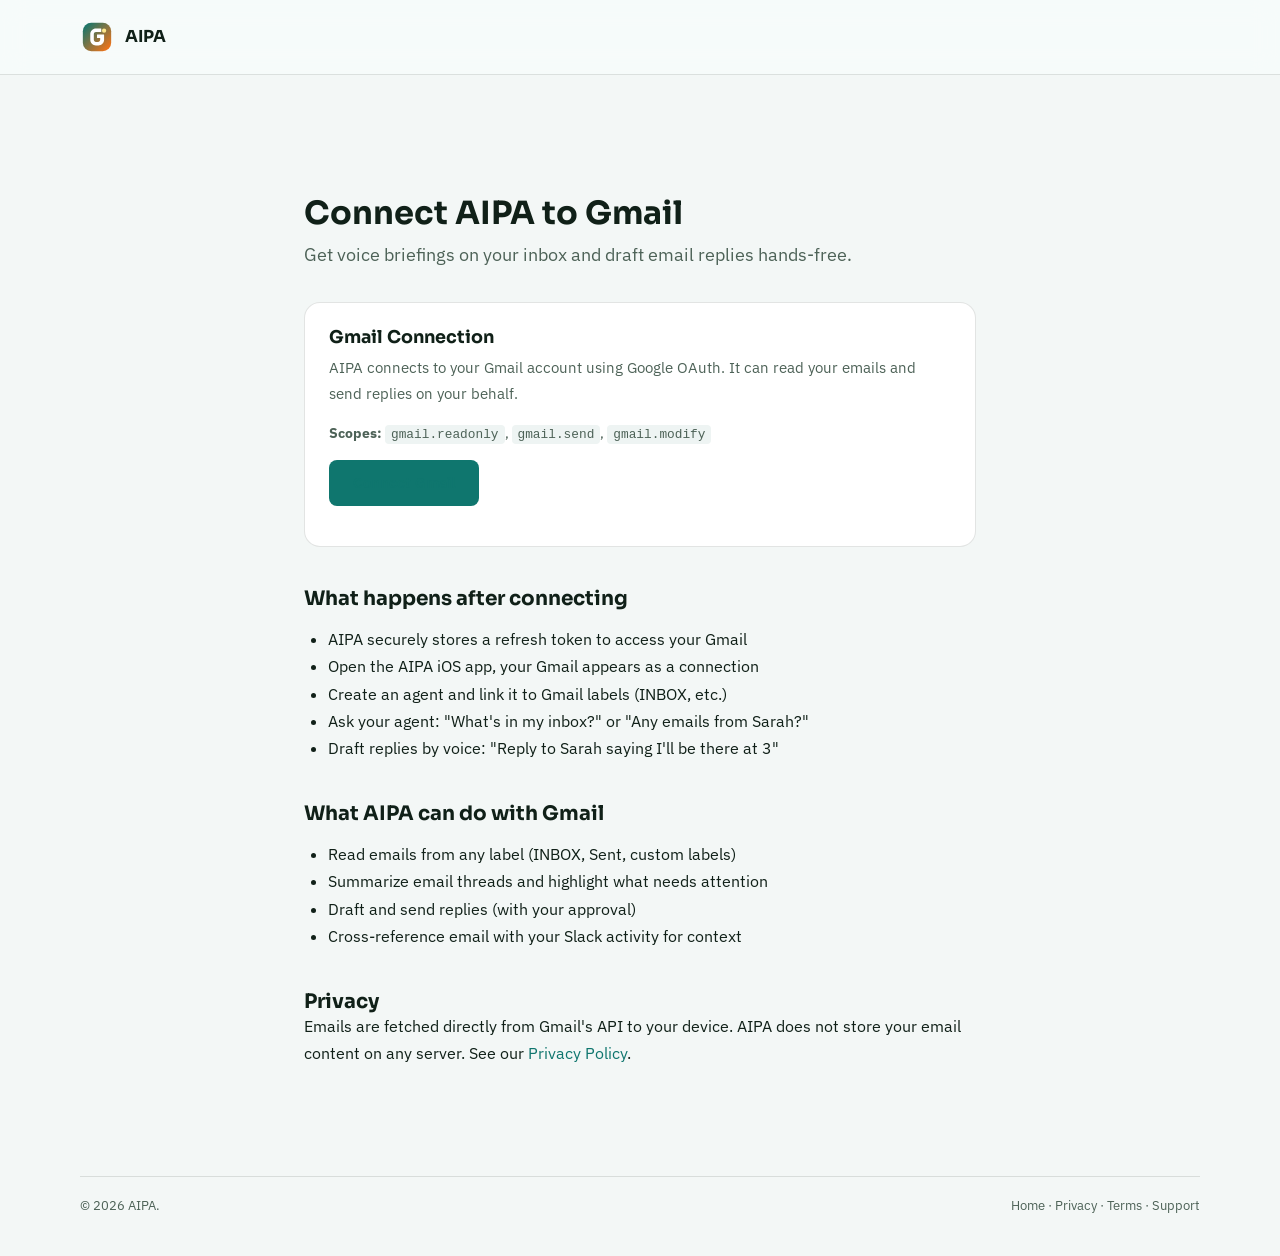
==== install/gmail.html @ bb9ef9b8 "Add privacy, terms, support pages + per-platform install pages For Slack app review: - privacy.html " ====
<!doctype html>
<html lang="en">
  <head>
    <meta charset="UTF-8" />
    <meta name="viewport" content="width=device-width, initial-scale=1.0" />
    <title>Connect AIPA to Gmail | AIPA</title>
    <meta name="description" content="Connect AIPA to your Gmail inbox. Get voice briefings on your email and draft replies hands-free." />
    <link rel="icon" href="../assets/logo.svg" type="image/svg+xml" />
    <link rel="stylesheet" href="../styles.css" />
    <link rel="preconnect" href="https://fonts.googleapis.com" />
    <link rel="preconnect" href="https://fonts.gstatic.com" crossorigin />
    <link href="https://fonts.googleapis.com/css2?family=Sora:wght@400;500;600;700;800&family=IBM+Plex+Sans:wght@400;500;600&display=swap" rel="stylesheet" />
    <style>
      .install-page { max-width: 720px; margin: 0 auto; padding: 120px 24px 80px; }
      .install-page h1 { font-family: "Sora", sans-serif; font-size: 2rem; margin-bottom: 0.5rem; }
      .install-page .subtitle { color: var(--muted); font-size: 1.1rem; margin-bottom: 2rem; }
      .install-page h2 { font-family: "Sora", sans-serif; font-size: 1.25rem; margin-top: 2.5rem; }
      .install-page p, .install-page li { line-height: 1.7; }
      .install-page ul { padding-left: 1.5rem; }
      .install-page a { color: var(--teal); }
      .install-page code { background: var(--surface-alt); padding: 2px 6px; border-radius: 4px; font-size: 0.9em; }
      .app-card { background: var(--surface); border: 1px solid var(--line); border-radius: var(--radius-lg); padding: 1.5rem; margin: 1.5rem 0; }
      .app-card h3 { font-family: "Sora", sans-serif; margin: 0 0 0.5rem; font-size: 1.1rem; }
      .app-card p { margin: 0.5rem 0 1rem; color: var(--muted); font-size: 0.95rem; }
      .scope-list { font-size: 0.85rem; color: var(--muted); margin: 0.5rem 0; }
      .scope-list code { font-size: 0.8rem; }
      .install-btn { display: inline-block; background: var(--teal); color: white; padding: 10px 24px; border-radius: 8px; text-decoration: none; font-weight: 600; font-size: 0.95rem; }
      .install-btn:hover { background: var(--teal-strong); }
    </style>
  </head>
  <body>
    <header class="nav">
      <div class="nav-inner">
        <a class="brand" href="/" aria-label="AIPA Home">
          <img src="../assets/logo.svg" alt="AIPA logo" />
          <span>AIPA</span>
        </a>
      </div>
    </header>

    <div class="install-page">
      <h1>Connect AIPA to Gmail</h1>
      <p class="subtitle">Get voice briefings on your inbox and draft email replies hands-free.</p>

      <div class="app-card">
        <h3>Gmail Connection</h3>
        <p>AIPA connects to your Gmail account using Google OAuth. It can read your emails and send replies on your behalf.</p>
        <div class="scope-list">
          <strong>Scopes:</strong> <code>gmail.readonly</code>, <code>gmail.send</code>, <code>gmail.modify</code>
        </div>
        <p style="margin-top: 1rem;">
          <a class="install-btn" href="https://app.aipa.site/gmail/install">Connect Gmail</a>
        </p>
      </div>

      <h2>What happens after connecting</h2>
      <ul>
        <li>AIPA securely stores a refresh token to access your Gmail</li>
        <li>Open the AIPA iOS app, your Gmail appears as a connection</li>
        <li>Create an agent and link it to Gmail labels (INBOX, etc.)</li>
        <li>Ask your agent: "What's in my inbox?" or "Any emails from Sarah?"</li>
        <li>Draft replies by voice: "Reply to Sarah saying I'll be there at 3"</li>
      </ul>

      <h2>What AIPA can do with Gmail</h2>
      <ul>
        <li>Read emails from any label (INBOX, Sent, custom labels)</li>
        <li>Summarize email threads and highlight what needs attention</li>
        <li>Draft and send replies (with your approval)</li>
        <li>Cross-reference email with your Slack activity for context</li>
      </ul>

      <h2>Privacy</h2>
      <p>Emails are fetched directly from Gmail's API to your device. AIPA does not store your email content on any server. See our <a href="/privacy.html">Privacy Policy</a>.</p>
    </div>

    <footer class="footer">
      <div class="container footer-inner">
        <p>&copy; <span id="year"></span> AIPA.</p>
        <div>
          <a href="/">Home</a> &middot;
          <a href="/privacy.html">Privacy</a> &middot;
          <a href="/terms.html">Terms</a> &middot;
          <a href="/support.html">Support</a>
        </div>
      </div>
    </footer>
    <script>document.getElementById("year").textContent = new Date().getFullYear();</script>
  </body>
</html>
---- styles.css ----
* {
  box-sizing: border-box;
}

:root {
  --bg: #f3f7f6;
  --surface: #ffffff;
  --surface-alt: #eef4f3;
  --ink: #102018;
  --muted: #4d6257;
  --line: rgba(16, 32, 24, 0.12);
  --teal: #0f766e;
  --teal-strong: #0d9488;
  --orange: #f97316;
  --orange-soft: rgba(249, 115, 22, 0.16);
  --shadow: 0 18px 44px rgba(16, 32, 24, 0.12);
  --radius-xl: 22px;
  --radius-lg: 16px;
}

html,
body {
  margin: 0;
  padding: 0;
}

body {
  font-family: "IBM Plex Sans", system-ui, -apple-system, sans-serif;
  background: var(--bg);
  color: var(--ink);
  line-height: 1.55;
}

.site-bg {
  position: fixed;
  inset: 0;
  z-index: -2;
  background:
    radial-gradient(900px 500px at 5% -10%, rgba(15, 118, 110, 0.2), transparent),
    radial-gradient(700px 420px at 95% 0%, rgba(249, 115, 22, 0.2), transparent),
    linear-gradient(180deg, #f7fbfa 0%, #edf4f2 100%);
}

.container {
  width: min(1120px, calc(100% - 2.5rem));
  margin: 0 auto;
}

.section {
  padding: 5.2rem 0;
}

.eyebrow {
  display: inline-block;
  margin: 0 0 0.9rem;
  padding: 0.35rem 0.8rem;
  border-radius: 999px;
  font-size: 0.75rem;
  letter-spacing: 0.08em;
  text-transform: uppercase;
  color: #0f766e;
  background: rgba(15, 118, 110, 0.12);
  border: 1px solid rgba(15, 118, 110, 0.22);
}

h1,
h2,
h3 {
  margin: 0;
  font-family: "Sora", system-ui, -apple-system, sans-serif;
  line-height: 1.15;
}

p {
  margin: 0;
}

a {
  color: inherit;
  text-decoration: none;
}

.nav {
  position: sticky;
  top: 0;
  z-index: 50;
  border-bottom: 1px solid var(--line);
  backdrop-filter: blur(12px);
  background: rgba(247, 251, 250, 0.92);
}

.nav-inner {
  width: min(1120px, calc(100% - 2.5rem));
  margin: 0 auto;
  min-height: 74px;
  display: flex;
  align-items: center;
  justify-content: space-between;
  gap: 1rem;
}

.brand {
  display: flex;
  align-items: center;
  gap: 0.7rem;
  font-family: "Sora", sans-serif;
  font-weight: 700;
  font-size: 1.03rem;
}

.brand img {
  width: 34px;
  height: 34px;
}

.nav-links {
  display: flex;
  align-items: center;
  gap: 1.3rem;
  color: var(--muted);
  font-size: 0.92rem;
}

.nav-links a {
  position: relative;
  padding: 0.2rem 0;
}

.nav-links a::after {
  content: "";
  position: absolute;
  left: 0;
  bottom: -0.15rem;
  width: 0;
  height: 2px;
  border-radius: 999px;
  background: linear-gradient(90deg, var(--teal), var(--orange));
  transition: width 160ms ease;
}

.nav-links a:hover::after {
  width: 100%;
}

.menu-btn {
  display: none;
  width: 42px;
  height: 42px;
  border: 1px solid var(--line);
  border-radius: 12px;
  background: #fff;
  padding: 0;
  cursor: pointer;
}

.menu-btn span {
  display: block;
  width: 18px;
  height: 2px;
  margin: 4px auto;
  background: var(--ink);
  border-radius: 999px;
}

.mobile-menu {
  display: none;
  border-top: 1px solid var(--line);
  padding: 1rem 1.25rem 1.2rem;
  background: rgba(247, 251, 250, 0.97);
}

.mobile-menu.open {
  display: grid;
  gap: 0.75rem;
}

.mobile-menu a {
  padding: 0.45rem 0;
  color: var(--muted);
}

.btn {
  display: inline-flex;
  align-items: center;
  justify-content: center;
  border-radius: 999px;
  border: 1px solid transparent;
  cursor: pointer;
  font-weight: 600;
  transition: transform 150ms ease, box-shadow 150ms ease, filter 150ms ease;
}

.btn:hover {
  transform: translateY(-1px);
}

.btn-primary {
  color: #fff;
  background: linear-gradient(120deg, var(--teal), var(--teal-strong));
  box-shadow: 0 12px 24px rgba(15, 118, 110, 0.26);
  padding: 0.55rem 1.1rem;
}

.btn-ghost {
  color: var(--ink);
  background: #fff;
  border-color: var(--line);
  padding: 0.55rem 1.1rem;
}

.btn-lg {
  padding: 0.8rem 1.35rem;
}

.hero {
  padding-top: 4.3rem;
}

.hero-grid {
  display: grid;
  grid-template-columns: 1.02fr 0.98fr;
  align-items: center;
  gap: 2rem;
}

.hero h1 {
  font-size: clamp(2.3rem, 5vw, 3.5rem);
  margin-bottom: 1rem;
}

.hero h1 span {
  color: var(--teal-strong);
}

.hero-copy {
  color: var(--muted);
  max-width: 39rem;
}

.hero-actions {
  display: flex;
  gap: 0.75rem;
  margin: 1.6rem 0;
  flex-wrap: wrap;
}

.hero-stats {
  display: grid;
  grid-template-columns: repeat(3, minmax(0, 1fr));
  gap: 0.8rem;
}

.hero-stats div {
  border: 1px solid var(--line);
  border-radius: var(--radius-lg);
  background: rgba(255, 255, 255, 0.72);
  padding: 0.8rem;
}

.hero-stats strong {
  display: block;
  font-size: 0.9rem;
}

.hero-stats span {
  display: block;
  margin-top: 0.32rem;
  font-size: 0.78rem;
  color: var(--muted);
}

.hero-panel {
  background: var(--surface);
  border: 1px solid var(--line);
  border-radius: var(--radius-xl);
  overflow: hidden;
  box-shadow: var(--shadow);
}

.panel-head {
  display: flex;
  align-items: center;
  gap: 0.38rem;
  padding: 0.75rem 0.95rem;
  border-bottom: 1px solid var(--line);
  background: linear-gradient(180deg, #fff, var(--surface-alt));
}

.panel-head p {
  margin-left: 0.55rem;
  font-size: 0.78rem;
  color: #2d463a;
}

.dot {
  width: 9px;
  height: 9px;
  border-radius: 999px;
}

.dot.red {
  background: #ef4444;
}

.dot.amber {
  background: #f59e0b;
}

.dot.green {
  background: #22c55e;
}

.panel-body {
  padding: 0.95rem;
  display: grid;
  gap: 0.7rem;
}

.queue-item {
  border: 1px solid var(--line);
  border-left: 4px solid #cbd5e1;
  border-radius: 12px;
  padding: 0.8rem;
  background: #fff;
}

.queue-item header {
  display: flex;
  justify-content: space-between;
  gap: 0.75rem;
  align-items: baseline;
}

.queue-item h3 {
  font-size: 0.94rem;
}

.queue-item header span {
  font-size: 0.72rem;
  text-transform: uppercase;
  color: var(--muted);
}

.queue-item p {
  margin-top: 0.38rem;
  color: #42594f;
  font-size: 0.84rem;
}

.queue-item.critical {
  border-left-color: #dc2626;
}

.queue-item.high {
  border-left-color: #ea580c;
}

.queue-item.normal {
  border-left-color: #0891b2;
}

.queue-tags {
  margin-top: 0.55rem;
  display: flex;
  flex-wrap: wrap;
  gap: 0.4rem;
}

.queue-tags span {
  border: 1px solid var(--line);
  background: var(--surface-alt);
  border-radius: 999px;
  padding: 0.2rem 0.52rem;
  font-size: 0.72rem;
  color: #3f574d;
}

.section-head {
  max-width: 760px;
  margin-bottom: 1.6rem;
}

.section-head h2 {
  font-size: clamp(1.55rem, 3.4vw, 2.4rem);
  margin-bottom: 0.8rem;
}

.steps-grid,
.feature-grid,
.pricing-grid {
  display: grid;
  gap: 1rem;
}

.steps-grid {
  grid-template-columns: repeat(4, minmax(0, 1fr));
}

.step-card,
.feature-card,
.price-card,
.faq-item,
.cta-card {
  border: 1px solid var(--line);
  border-radius: var(--radius-lg);
  background: rgba(255, 255, 255, 0.88);
}

.step-card {
  padding: 1rem;
}

.step-card span {
  display: inline-grid;
  place-items: center;
  width: 28px;
  height: 28px;
  border-radius: 9px;
  font-size: 0.86rem;
  font-weight: 700;
  color: #fff;
  background: linear-gradient(120deg, var(--teal), var(--orange));
}

.step-card h3 {
  margin-top: 0.7rem;
  font-size: 1rem;
}

.step-card p {
  margin-top: 0.45rem;
  color: var(--muted);
  font-size: 0.88rem;
}

.feature-grid {
  grid-template-columns: repeat(3, minmax(0, 1fr));
}

.feature-card {
  padding: 1rem;
}

.feature-card h3 {
  font-size: 1rem;
}

.feature-card p {
  margin-top: 0.45rem;
  color: var(--muted);
  font-size: 0.88rem;
}

.pricing-grid {
  grid-template-columns: repeat(3, minmax(0, 1fr));
  align-items: stretch;
}

.price-card {
  padding: 1.1rem;
}

.price-card.featured {
  border-color: rgba(15, 118, 110, 0.38);
  box-shadow: var(--shadow);
  transform: translateY(-3px);
}

.chip {
  display: inline-block;
  margin-bottom: 0.6rem;
  background: rgba(15, 118, 110, 0.15);
  color: #115e59;
  font-size: 0.72rem;
  text-transform: uppercase;
  border-radius: 999px;
  padding: 0.24rem 0.58rem;
  letter-spacing: 0.08em;
}

.price {
  margin-top: 0.55rem;
  font-family: "Sora", sans-serif;
  font-size: 2.15rem;
}

.price span {
  font-size: 0.84rem;
  color: var(--muted);
}

.price-card ul {
  list-style: none;
  margin: 0.95rem 0 1rem;
  padding: 0;
  display: grid;
  gap: 0.42rem;
}

.price-card li {
  color: #3f574d;
  padding-left: 1rem;
  position: relative;
}

.price-card li::before {
  content: "•";
  position: absolute;
  left: 0;
  color: var(--teal-strong);
}

.faq-list {
  display: grid;
  gap: 0.75rem;
}

.faq-item {
  overflow: hidden;
}

.faq-q {
  width: 100%;
  text-align: left;
  border: 0;
  background: transparent;
  font: inherit;
  color: inherit;
  padding: 1rem;
  display: flex;
  align-items: center;
  justify-content: space-between;
  font-weight: 600;
  cursor: pointer;
}

.faq-q span {
  color: var(--teal);
  font-size: 1.15rem;
}

.faq-a {
  max-height: 0;
  overflow: hidden;
  transition: max-height 220ms ease;
  color: var(--muted);
  padding: 0 1rem;
}

.faq-item.open .faq-a {
  padding: 0 1rem 1rem;
  max-height: 240px;
}

.cta {
  padding-top: 2.6rem;
}

.cta-card {
  text-align: center;
  padding: 2.2rem 1rem;
  background:
    linear-gradient(140deg, rgba(15, 118, 110, 0.9), rgba(9, 83, 77, 0.95)),
    radial-gradient(200px 120px at 80% 0%, rgba(249, 115, 22, 0.3), transparent);
  color: #e7fffb;
  box-shadow: 0 24px 44px rgba(9, 83, 77, 0.34);
}

.cta-card h2 {
  font-size: clamp(1.4rem, 3vw, 2rem);
}

.cta-card p {
  margin: 0.8rem auto 1.1rem;
  max-width: 620px;
  color: rgba(233, 255, 248, 0.92);
}

.footer {
  padding: 1.8rem 0 2.6rem;
}

.footer-inner {
  border-top: 1px solid var(--line);
  padding-top: 1.1rem;
  display: flex;
  justify-content: space-between;
  gap: 0.75rem;
  color: var(--muted);
  font-size: 0.84rem;
}

.reveal {
  opacity: 0;
  transform: translateY(26px);
  transition: opacity 0.55s ease, transform 0.55s ease;
}

.reveal.visible {
  opacity: 1;
  transform: translateY(0);
}

@media (max-width: 1080px) {
  .hero-grid,
  .steps-grid,
  .feature-grid,
  .pricing-grid {
    grid-template-columns: 1fr 1fr;
  }

  .hero-stats {
    grid-template-columns: 1fr;
  }
}

@media (max-width: 760px) {
  .section {
    padding: 4rem 0;
  }

  .nav-links,
  .nav-cta {
    display: none;
  }

  .menu-btn {
    display: inline-block;
  }

  .hero-grid,
  .steps-grid,
  .feature-grid,
  .pricing-grid {
    grid-template-columns: 1fr;
  }

  .footer-inner {
    flex-direction: column;
  }
}
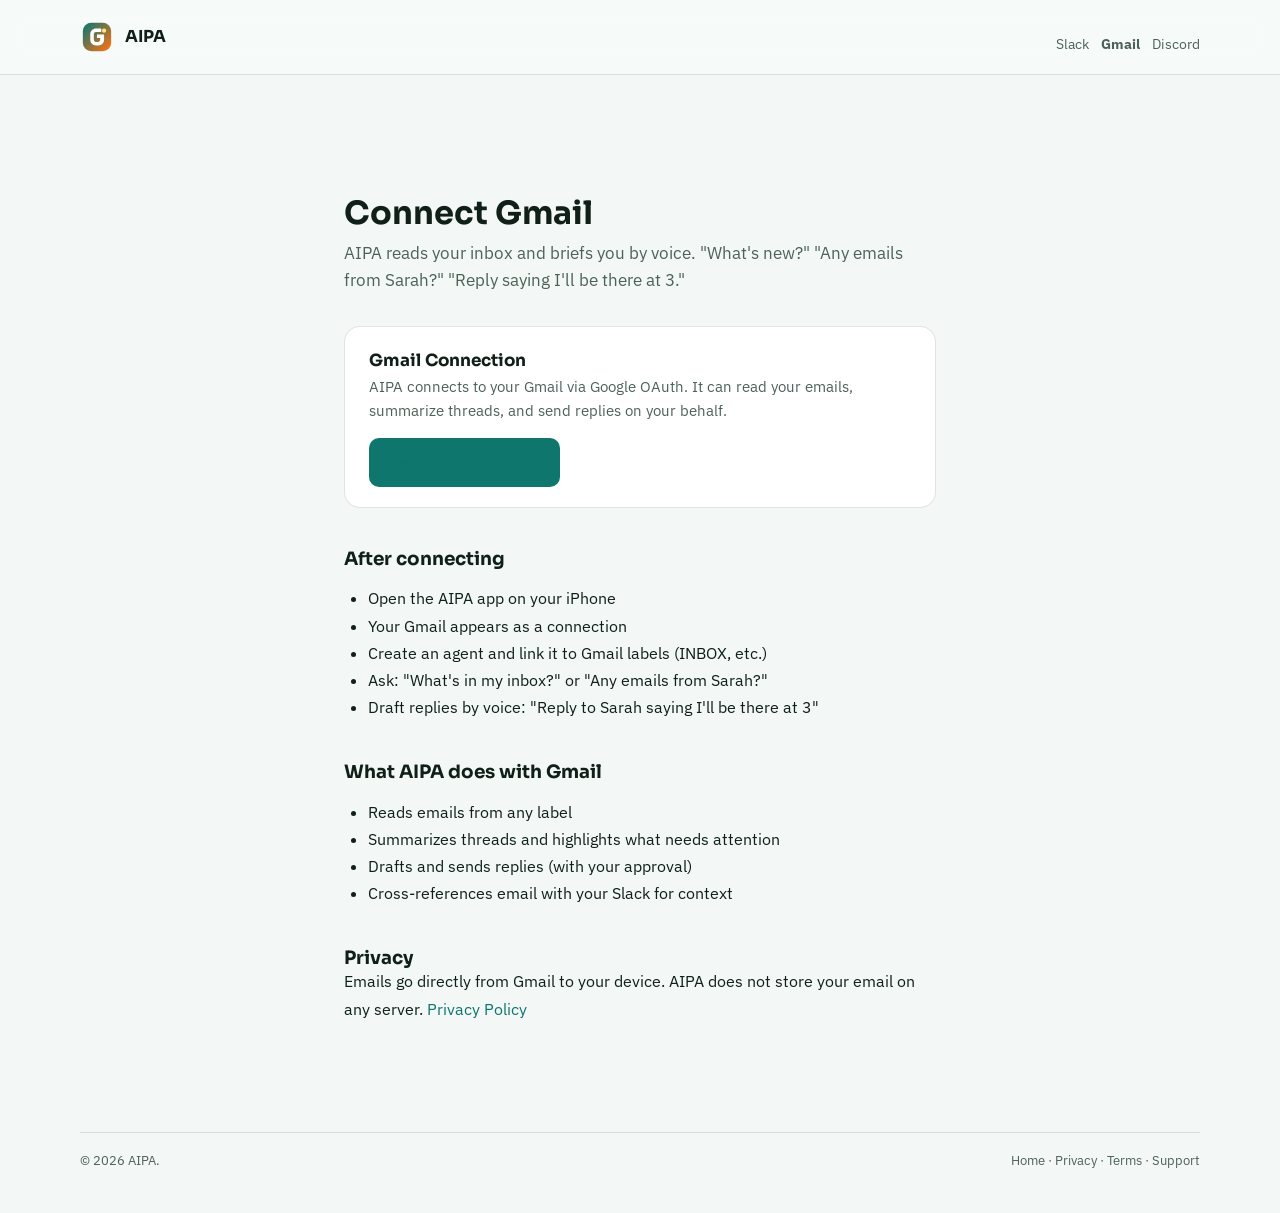
==== commit a13d71da: "Overhaul website: match current product, improve install UX Homepage: - New hero: "Your voice. Every" ====
--- a/install/gmail.html
+++ b/install/gmail.html
@@ -3,29 +3,30 @@
   <head>
     <meta charset="UTF-8" />
     <meta name="viewport" content="width=device-width, initial-scale=1.0" />
-    <title>Connect AIPA to Gmail | AIPA</title>
-    <meta name="description" content="Connect AIPA to your Gmail inbox. Get voice briefings on your email and draft replies hands-free." />
+    <title>Connect Gmail | AIPA</title>
+    <meta name="description" content="Connect AIPA to your Gmail. Voice briefings on your inbox, draft replies hands-free." />
     <link rel="icon" href="../assets/logo.svg" type="image/svg+xml" />
     <link rel="stylesheet" href="../styles.css" />
     <link rel="preconnect" href="https://fonts.googleapis.com" />
     <link rel="preconnect" href="https://fonts.gstatic.com" crossorigin />
     <link href="https://fonts.googleapis.com/css2?family=Sora:wght@400;500;600;700;800&family=IBM+Plex+Sans:wght@400;500;600&display=swap" rel="stylesheet" />
     <style>
-      .install-page { max-width: 720px; margin: 0 auto; padding: 120px 24px 80px; }
+      .install-page { max-width: 640px; margin: 0 auto; padding: 120px 24px 80px; }
       .install-page h1 { font-family: "Sora", sans-serif; font-size: 2rem; margin-bottom: 0.5rem; }
-      .install-page .subtitle { color: var(--muted); font-size: 1.1rem; margin-bottom: 2rem; }
-      .install-page h2 { font-family: "Sora", sans-serif; font-size: 1.25rem; margin-top: 2.5rem; }
+      .install-page .subtitle { color: var(--muted); font-size: 1.05rem; margin-bottom: 2rem; line-height: 1.6; }
+      .install-page h2 { font-family: "Sora", sans-serif; font-size: 1.15rem; margin-top: 2.5rem; }
       .install-page p, .install-page li { line-height: 1.7; }
       .install-page ul { padding-left: 1.5rem; }
       .install-page a { color: var(--teal); }
-      .install-page code { background: var(--surface-alt); padding: 2px 6px; border-radius: 4px; font-size: 0.9em; }
-      .app-card { background: var(--surface); border: 1px solid var(--line); border-radius: var(--radius-lg); padding: 1.5rem; margin: 1.5rem 0; }
-      .app-card h3 { font-family: "Sora", sans-serif; margin: 0 0 0.5rem; font-size: 1.1rem; }
-      .app-card p { margin: 0.5rem 0 1rem; color: var(--muted); font-size: 0.95rem; }
-      .scope-list { font-size: 0.85rem; color: var(--muted); margin: 0.5rem 0; }
-      .scope-list code { font-size: 0.8rem; }
-      .install-btn { display: inline-block; background: var(--teal); color: white; padding: 10px 24px; border-radius: 8px; text-decoration: none; font-weight: 600; font-size: 0.95rem; }
-      .install-btn:hover { background: var(--teal-strong); }
+      .app-card { background: var(--surface); border: 1px solid var(--line); border-radius: var(--radius-lg); padding: 1.5rem 1.5rem 1.25rem; margin: 1.5rem 0; }
+      .app-card h3 { font-family: "Sora", sans-serif; margin: 0 0 0.25rem; font-size: 1.05rem; }
+      .app-card .desc { margin: 0.25rem 0 1rem; color: var(--muted); font-size: 0.95rem; line-height: 1.6; }
+      .install-btn { display: inline-flex; align-items: center; gap: 8px; background: var(--teal); color: white; padding: 12px 28px; border-radius: 10px; text-decoration: none; font-weight: 600; font-size: 1rem; transition: background 0.15s; }
+      .install-btn:hover { background: var(--teal-strong); color: white; }
+      .install-btn svg { width: 20px; height: 20px; }
+      .platforms { display: flex; gap: 12px; margin-top: 1rem; font-size: 0.85rem; }
+      .platforms a { color: var(--muted); text-decoration: none; padding: 4px 0; border-bottom: 1px solid transparent; }
+      .platforms a:hover { color: var(--teal); border-color: var(--teal); }
     </style>
   </head>
   <body>
@@ -35,43 +36,46 @@
           <img src="../assets/logo.svg" alt="AIPA logo" />
           <span>AIPA</span>
         </a>
+        <div class="platforms">
+          <a href="/install/slack.html">Slack</a>
+          <a href="/install/gmail.html"><strong>Gmail</strong></a>
+          <a href="/install/discord.html">Discord</a>
+        </div>
       </div>
     </header>
 
     <div class="install-page">
-      <h1>Connect AIPA to Gmail</h1>
-      <p class="subtitle">Get voice briefings on your inbox and draft email replies hands-free.</p>
+      <h1>Connect Gmail</h1>
+      <p class="subtitle">AIPA reads your inbox and briefs you by voice. "What's new?" "Any emails from Sarah?" "Reply saying I'll be there at 3."</p>
 
       <div class="app-card">
         <h3>Gmail Connection</h3>
-        <p>AIPA connects to your Gmail account using Google OAuth. It can read your emails and send replies on your behalf.</p>
-        <div class="scope-list">
-          <strong>Scopes:</strong> <code>gmail.readonly</code>, <code>gmail.send</code>, <code>gmail.modify</code>
-        </div>
-        <p style="margin-top: 1rem;">
-          <a class="install-btn" href="https://app.aipa.site/gmail/install">Connect Gmail</a>
-        </p>
+        <p class="desc">AIPA connects to your Gmail via Google OAuth. It can read your emails, summarize threads, and send replies on your behalf.</p>
+        <a class="install-btn" href="https://app.aipa.site/gmail/install">
+          <svg viewBox="0 0 24 24" fill="none" stroke="currentColor" stroke-width="2"><path d="M15 3h4a2 2 0 0 1 2 2v14a2 2 0 0 1-2 2h-4M10 17l5-5-5-5M13 12H3"/></svg>
+          Connect Gmail
+        </a>
       </div>
 
-      <h2>What happens after connecting</h2>
+      <h2>After connecting</h2>
       <ul>
-        <li>AIPA securely stores a refresh token to access your Gmail</li>
-        <li>Open the AIPA iOS app, your Gmail appears as a connection</li>
+        <li>Open the AIPA app on your iPhone</li>
+        <li>Your Gmail appears as a connection</li>
         <li>Create an agent and link it to Gmail labels (INBOX, etc.)</li>
-        <li>Ask your agent: "What's in my inbox?" or "Any emails from Sarah?"</li>
+        <li>Ask: "What's in my inbox?" or "Any emails from Sarah?"</li>
         <li>Draft replies by voice: "Reply to Sarah saying I'll be there at 3"</li>
       </ul>
 
-      <h2>What AIPA can do with Gmail</h2>
+      <h2>What AIPA does with Gmail</h2>
       <ul>
-        <li>Read emails from any label (INBOX, Sent, custom labels)</li>
-        <li>Summarize email threads and highlight what needs attention</li>
-        <li>Draft and send replies (with your approval)</li>
-        <li>Cross-reference email with your Slack activity for context</li>
+        <li>Reads emails from any label</li>
+        <li>Summarizes threads and highlights what needs attention</li>
+        <li>Drafts and sends replies (with your approval)</li>
+        <li>Cross-references email with your Slack for context</li>
       </ul>
 
       <h2>Privacy</h2>
-      <p>Emails are fetched directly from Gmail's API to your device. AIPA does not store your email content on any server. See our <a href="/privacy.html">Privacy Policy</a>.</p>
+      <p>Emails go directly from Gmail to your device. AIPA does not store your email on any server. <a href="/privacy.html">Privacy Policy</a></p>
     </div>
 
     <footer class="footer">
